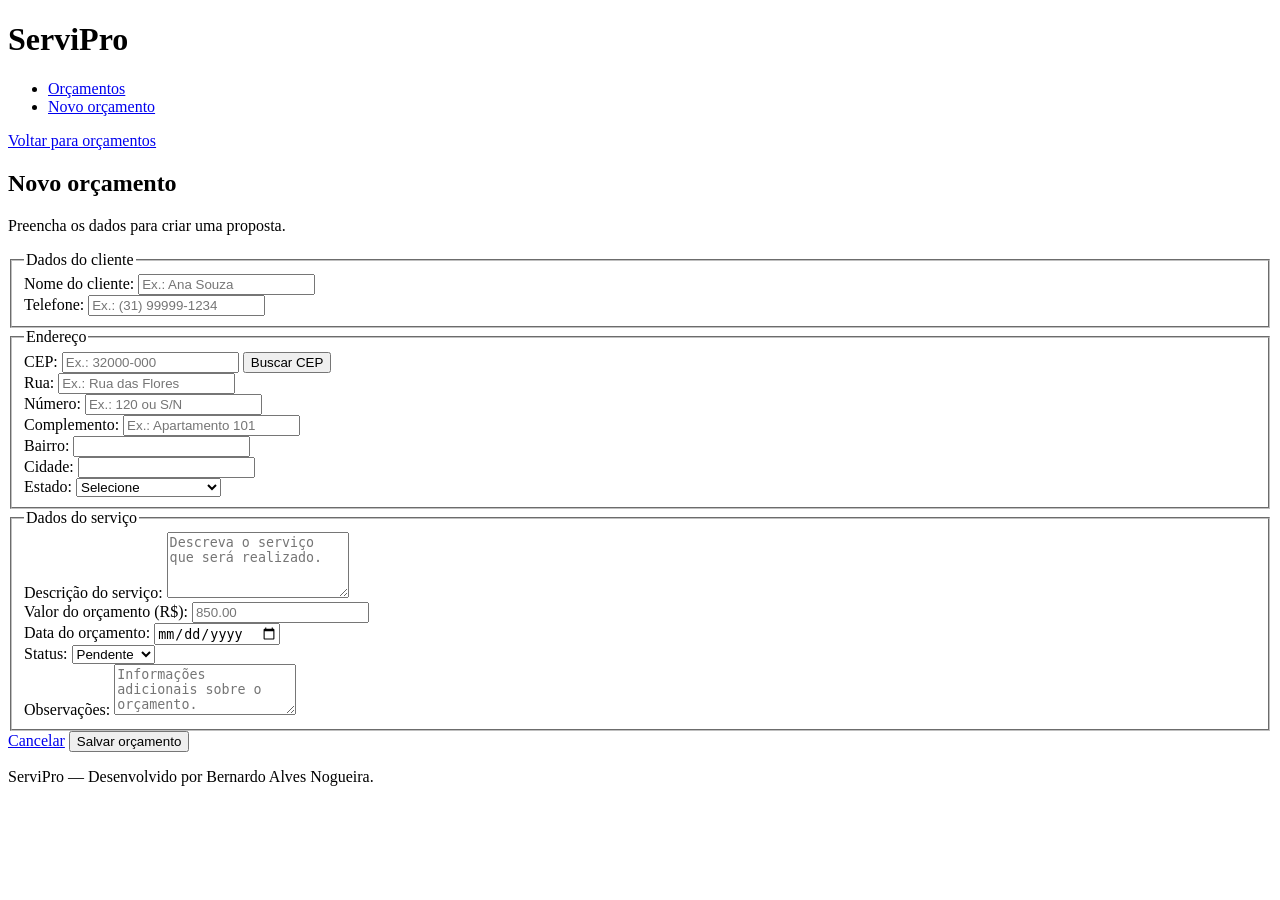
==== pages/cadastro.html @ e7c04f45 "feat: adiciona formulario de cadastro de orcamentos" ====
<!DOCTYPE html>
<html lang="pt-BR">
<head>
    <meta charset="UTF-8">
    <meta name="viewport" content="width=device-width, initial-scale=1.0">
    <title>ServiPro — Novo orçamento</title>
</head>
<body>
    <header>
        <h1>ServiPro</h1>

        <nav aria-label="Navegação principal">
            <ul>
                <li><a href="../index.html">Orçamentos</a></li>
                <li><a href="cadastro.html" aria-current="page">Novo orçamento</a></li>
            </ul>
        </nav>
    </header>

    <main>
        <a href="../index.html">Voltar para orçamentos</a>

        <section aria-labelledby="titulo-cadastro">
            <h2 id="titulo-cadastro">Novo orçamento</h2>
            <p>Preencha os dados para criar uma proposta.</p>

            <form>
                <fieldset>
                    <legend>Dados do cliente</legend>

                    <div>
                        <label for="cliente">Nome do cliente:</label>
                        <input
                            type="text"
                            id="cliente"
                            name="cliente"
                            placeholder="Ex.: Ana Souza"
                            required
                        >
                    </div>

                    <div>
                        <label for="telefone">Telefone:</label>
                        <input
                            type="tel"
                            id="telefone"
                            name="telefone"
                            placeholder="Ex.: (31) 99999-1234"
                            required
                        >
                    </div>
                </fieldset>

                <fieldset>
                    <legend>Endereço</legend>

                    <div>
                        <label for="cep">CEP:</label>
                        <input
                            type="text"
                            id="cep"
                            name="cep"
                            inputmode="numeric"
                            maxlength="9"
                            placeholder="Ex.: 32000-000"
                            required
                        >
                        <button type="button">Buscar CEP</button>
                    </div>

                    <div>
                        <label for="rua">Rua:</label>
                        <input
                            type="text"
                            id="rua"
                            name="rua"
                            placeholder="Ex.: Rua das Flores"
                            required
                        >
                    </div>

                    <div>
                        <label for="numero">Número:</label>
                        <input
                            type="text"
                            id="numero"
                            name="numero"
                            placeholder="Ex.: 120 ou S/N"
                            required
                        >
                    </div>

                    <div>
                        <label for="complemento">Complemento:</label>
                        <input
                            type="text"
                            id="complemento"
                            name="complemento"
                            placeholder="Ex.: Apartamento 101"
                        >
                    </div>

                    <div>
                        <label for="bairro">Bairro:</label>
                        <input type="text" id="bairro" name="bairro" required>
                    </div>

                    <div>
                        <label for="cidade">Cidade:</label>
                        <input type="text" id="cidade" name="cidade" required>
                    </div>

                    <div>
                        <label for="estado">Estado:</label>
                        <select id="estado" name="estado" required>
                            <option value="">Selecione</option>
                            <option value="AC">Acre</option>
                            <option value="AL">Alagoas</option>
                            <option value="AP">Amapá</option>
                            <option value="AM">Amazonas</option>
                            <option value="BA">Bahia</option>
                            <option value="CE">Ceará</option>
                            <option value="DF">Distrito Federal</option>
                            <option value="ES">Espírito Santo</option>
                            <option value="GO">Goiás</option>
                            <option value="MA">Maranhão</option>
                            <option value="MT">Mato Grosso</option>
                            <option value="MS">Mato Grosso do Sul</option>
                            <option value="MG">Minas Gerais</option>
                            <option value="PA">Pará</option>
                            <option value="PB">Paraíba</option>
                            <option value="PR">Paraná</option>
                            <option value="PE">Pernambuco</option>
                            <option value="PI">Piauí</option>
                            <option value="RJ">Rio de Janeiro</option>
                            <option value="RN">Rio Grande do Norte</option>
                            <option value="RS">Rio Grande do Sul</option>
                            <option value="RO">Rondônia</option>
                            <option value="RR">Roraima</option>
                            <option value="SC">Santa Catarina</option>
                            <option value="SP">São Paulo</option>
                            <option value="SE">Sergipe</option>
                            <option value="TO">Tocantins</option>
                        </select>
                    </div>
                </fieldset>

                <fieldset>
                    <legend>Dados do serviço</legend>

                    <div>
                        <label for="descricao">Descrição do serviço:</label>
                        <textarea
                            id="descricao"
                            name="descricao"
                            rows="4"
                            placeholder="Descreva o serviço que será realizado."
                            required
                        ></textarea>
                    </div>

                    <div>
                        <label for="valor">Valor do orçamento (R$):</label>
                        <input
                            type="number"
                            id="valor"
                            name="valor"
                            min="0"
                            step="0.01"
                            placeholder="850.00"
                            required
                        >
                    </div>

                    <div>
                        <label for="data">Data do orçamento:</label>
                        <input type="date" id="data" name="data" required>
                    </div>

                    <div>
                        <label for="status">Status:</label>
                        <select id="status" name="status" required>
                            <option value="pendente">Pendente</option>
                            <option value="aprovado">Aprovado</option>
                            <option value="recusado">Recusado</option>
                        </select>
                    </div>

                    <div>
                        <label for="observacoes">Observações:</label>
                        <textarea
                            id="observacoes"
                            name="observacoes"
                            rows="3"
                            placeholder="Informações adicionais sobre o orçamento."
                        ></textarea>
                    </div>
                </fieldset>

                <a href="../index.html">Cancelar</a>
                <button type="button">Salvar orçamento</button>
            </form>
        </section>
    </main>

    <footer>
        <p>ServiPro — Desenvolvido por Bernardo Alves Nogueira.</p>
    </footer>
</body>
</html>
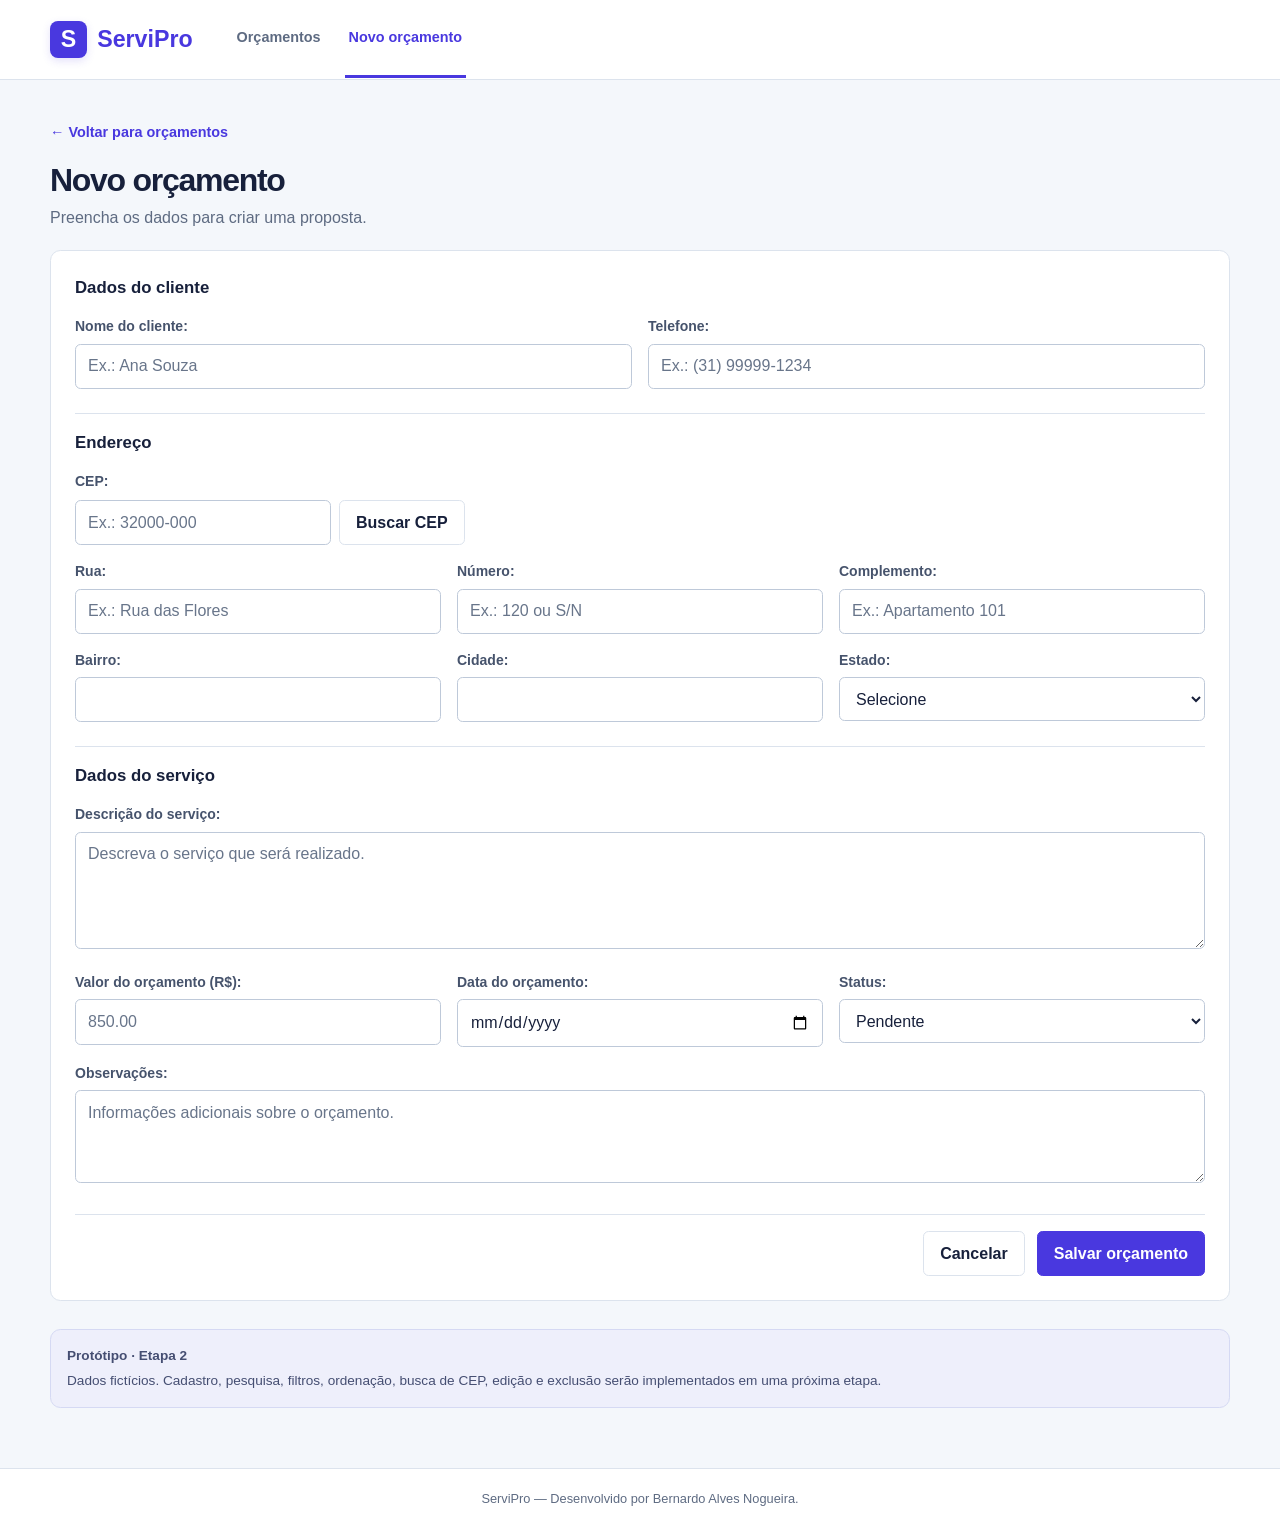
==== commit fbdd4b62: "style: define identidade visual e estiliza telas de orcamentos" ====
--- a/pages/cadastro.html
+++ b/pages/cadastro.html
@@ -4,10 +4,12 @@
     <meta charset="UTF-8">
     <meta name="viewport" content="width=device-width, initial-scale=1.0">
     <title>ServiPro — Novo orçamento</title>
+    <link rel="stylesheet" href="../assets/css/style.css">
 </head>
 <body>
+    <a class="skip-link" href="#conteudo">Pular para o conteúdo</a>
     <header>
-        <h1>ServiPro</h1>
+        <h1><a class="brand" href="../index.html"><span aria-hidden="true">S</span>ServiPro</a></h1>
 
         <nav aria-label="Navegação principal">
             <ul>
@@ -17,14 +19,14 @@
         </nav>
     </header>
 
-    <main>
-        <a href="../index.html">Voltar para orçamentos</a>
+    <main id="conteudo">
+        <a class="back-link" href="../index.html">← Voltar para orçamentos</a>
 
         <section aria-labelledby="titulo-cadastro">
             <h2 id="titulo-cadastro">Novo orçamento</h2>
             <p>Preencha os dados para criar uma proposta.</p>
 
-            <form>
+            <form class="budget-form" aria-describedby="aviso-prototipo">
                 <fieldset>
                     <legend>Dados do cliente</legend>
 
@@ -54,7 +56,7 @@
                 <fieldset>
                     <legend>Endereço</legend>
 
-                    <div>
+                    <div class="cep-field">
                         <label for="cep">CEP:</label>
                         <input
                             type="text"
@@ -148,7 +150,7 @@
                 <fieldset>
                     <legend>Dados do serviço</legend>
 
-                    <div>
+                    <div class="full-width">
                         <label for="descricao">Descrição do serviço:</label>
                         <textarea
                             id="descricao"
@@ -186,7 +188,7 @@
                         </select>
                     </div>
 
-                    <div>
+                    <div class="full-width">
                         <label for="observacoes">Observações:</label>
                         <textarea
                             id="observacoes"
@@ -197,10 +199,11 @@
                     </div>
                 </fieldset>
 
-                <a href="../index.html">Cancelar</a>
-                <button type="button">Salvar orçamento</button>
+                <div class="form-actions"><a class="button" href="../index.html">Cancelar</a>
+                <button class="primary" type="button">Salvar orçamento</button></div>
             </form>
         </section>
+        <p class="notice" id="aviso-prototipo"><strong>Protótipo · Etapa 2</strong> Dados fictícios. Cadastro, pesquisa, filtros, ordenação, busca de CEP, edição e exclusão serão implementados em uma próxima etapa.</p>
     </main>
 
     <footer>
--- a/assets/css/style.css
+++ b/assets/css/style.css
@@ -0,0 +1,87 @@
+/* Identidade visual e Box Model compartilhados pelas três páginas. */
+:root {
+    --primary: #4938df;
+    --primary-dark: #3424b5;
+    --ink: #17203b;
+    --muted: #5e6b82;
+    --line: #dce3ed;
+    --surface: #fff;
+    --background: #f4f7fb;
+    --radius: .65rem;
+}
+* { box-sizing: border-box; }
+body { margin: 0; min-height: 100vh; display: flex; flex-direction: column; background: var(--background); color: var(--ink); font-family: "Segoe UI", Arial, sans-serif; font-size: 1rem; line-height: 1.5; }
+a { color: var(--primary); text-decoration: none; }
+a:hover { text-decoration: underline; }
+button, input, select, textarea { font: inherit; }
+button, .button { min-height: 2.75rem; display: inline-flex; align-items: center; justify-content: center; gap: .5rem; padding: .6rem 1rem; border: 1px solid var(--line); border-radius: .35rem; background: var(--surface); color: var(--ink); cursor: pointer; font-weight: 600; text-decoration: none; }
+button:hover, .button:hover { background: #eef0fc; border-color: #a7a0e7; text-decoration: none; }
+.primary { background: var(--primary); color: white; border-color: var(--primary); }
+.primary:hover { background: var(--primary-dark); color: white; }
+.danger { color: #b42332; border-color: #edbac0; }
+.danger:hover { background: #fff0f1; border-color: #b42332; }
+:focus-visible { outline: 3px solid var(--primary); outline-offset: 4px; }
+input:focus, select:focus, textarea:focus { border-color: var(--primary); }
+button:active, .button:active { transform: translateY(1px); }
+button:disabled { opacity: .55; cursor: not-allowed; }
+.skip-link { position: absolute; top: -6rem; left: 1rem; padding: .8rem; background: white; z-index: 10; }
+.skip-link:focus { top: 1rem; }
+body > header { display: flex; align-items: center; gap: 2.5rem; padding: 0 max(1.5rem, calc((100% - 1180px) / 2)); background: var(--surface); border-bottom: 1px solid var(--line); min-height: 5rem; }
+h1 { margin: 0; font-size: 1.45rem; }
+.brand { display: inline-flex; gap: .65rem; align-items: center; font-weight: 800; }
+.brand span { display: grid; place-items: center; width: 2.3rem; height: 2.3rem; border-radius: .5rem; color: white; background: var(--primary); box-shadow: 0 3px 8px #4938df26; }
+nav ul { display: flex; gap: 1.25rem; list-style: none; margin: 0; padding: 0; }
+nav a { display: block; padding: 1.65rem .25rem; color: var(--muted); border-bottom: 3px solid transparent; font-size: .9rem; font-weight: 600; }
+nav a[aria-current="page"] { color: var(--primary); border-color: var(--primary); }
+main { width: min(1180px, calc(100% - 3rem)); margin: 2.5rem auto; flex: 1; }
+h2 { font-size: clamp(1.6rem, 3vw, 2rem); line-height: 1.25; margin: 0 0 .4rem; letter-spacing: -.04em; }
+h3 { font-size: 1.05rem; margin: 0 0 1rem; }
+p { margin: .4rem 0 1.25rem; }
+h2 + p, dt, caption { color: var(--muted); }
+.back-link { display: inline-block; margin-bottom: 1rem; font-size: .9rem; font-weight: 600; }
+.new-budget { margin: .5rem 0 1.5rem; }
+section[aria-labelledby="titulo-resumo"] > dl { display: grid; grid-template-columns: repeat(4, minmax(0, 1fr)); gap: 1rem; }
+dl { margin: 0; }
+dd { margin: .3rem 0 0; font-weight: 600; overflow-wrap: anywhere; }
+dt { font-size: .85rem; }
+main > section > section[aria-labelledby="titulo-resumo"] > dl > div { padding: 1.3rem; background: white; border: 1px solid var(--line); border-radius: var(--radius); }
+main > section > section[aria-labelledby="titulo-resumo"] dd { font-size: 1.7rem; }
+section[aria-labelledby="titulo-pesquisa"] { margin: 1.75rem 0; }
+section[aria-labelledby="titulo-pesquisa"] form { display: grid; grid-template-columns: minmax(0, 2fr) repeat(2, minmax(0, 1fr)) auto; gap: 1rem; align-items: end; }
+label { display: block; margin-bottom: .4rem; font-size: .875rem; font-weight: 600; color: #46536c; }
+input, select, textarea { width: 100%; min-width: 0; min-height: 2.75rem; border: 1px solid #bec9d9; border-radius: .35rem; background: white; color: var(--ink); padding: .6rem .75rem; }
+input::placeholder, textarea::placeholder { color: #68758a; opacity: 1; }
+textarea { resize: vertical; }
+table { width: 100%; border-collapse: separate; border-spacing: 0; background: white; border: 1px solid var(--line); border-radius: var(--radius); overflow: hidden; text-align: left; font-size: .875rem; }
+caption { text-align: left; padding: 0 0 .75rem; font-size: .85rem; }
+th, td { padding: 1.1rem .8rem; border-bottom: 1px solid var(--line); }
+thead { background: #f8f9fc; color: #46536c; }
+tbody th { font-weight: 600; }
+tbody tr:last-child > * { border-bottom: 0; }
+tbody tr:hover { background: #fafaff; }
+td:last-child { white-space: nowrap; }
+td button { padding: .4rem .5rem; font-size: .8rem; margin-left: .3rem; }
+.badge { display: inline-flex; align-items: center; padding: .3rem .7rem; border-radius: 2rem; font-size: .8rem; font-weight: 700; white-space: nowrap; }
+.badge::before { content: ""; width: .45rem; height: .45rem; margin-right: .4rem; border-radius: 50%; background: currentColor; }
+.pending { background: #fff0c8; color: #85500b; }
+.approved { background: #dcf8e7; color: #16663d; }
+.rejected { background: #ffe2e5; color: #aa2435; }
+.budget-form { padding: 1.5rem; border: 1px solid var(--line); background: white; border-radius: var(--radius); }
+fieldset { min-width: 0; border: 0; border-bottom: 1px solid var(--line); padding: 1rem 0 1.5rem; margin: 0 0 1rem; display: grid; grid-template-columns: repeat(3, minmax(0, 1fr)); gap: 1rem; }
+fieldset:first-child { grid-template-columns: repeat(2, minmax(0, 1fr)); }
+legend { padding: 0; font-size: 1.05rem; font-weight: 700; }
+.full-width, .cep-field { grid-column: 1 / -1; }
+.cep-field { display: grid; grid-template-columns: minmax(0, 16rem) auto; justify-content: start; gap: .5rem; }
+.cep-field label { grid-column: 1 / -1; margin: 0; }
+.form-actions { display: flex; justify-content: flex-end; gap: .75rem; }
+article { max-width: 960px; margin-inline: auto; }
+article > header { margin-bottom: 1.5rem; }
+article > section { padding: 1.5rem; background: white; border: 1px solid var(--line); border-bottom: 0; }
+article > section:first-of-type { border-radius: var(--radius) var(--radius) 0 0; }
+article dl, article section[aria-labelledby="titulo-resumo"] > dl { display: grid; grid-template-columns: repeat(2, minmax(0, 1fr)); gap: 1.25rem; }
+article > footer { display: flex; flex-wrap: wrap; gap: .75rem; padding: 1.5rem; background: white; border: 1px solid var(--line); border-top: 0; border-radius: 0 0 var(--radius) var(--radius); align-items: center; }
+article > footer > a { margin-left: auto; padding: .6rem 1rem; }
+.notice { padding: 1rem; border: 1px solid #d5d9f3; border-radius: var(--radius); background: #eeeffb; color: #454e72; font-size: .85rem; margin-top: 1.75rem; }
+.notice strong { display: block; margin-bottom: .25rem; }
+body > footer { padding: 1.25rem 1.5rem; text-align: center; background: white; border-top: 1px solid var(--line); font-size: .8rem; color: var(--muted); }
+body > footer p { margin: 0; }
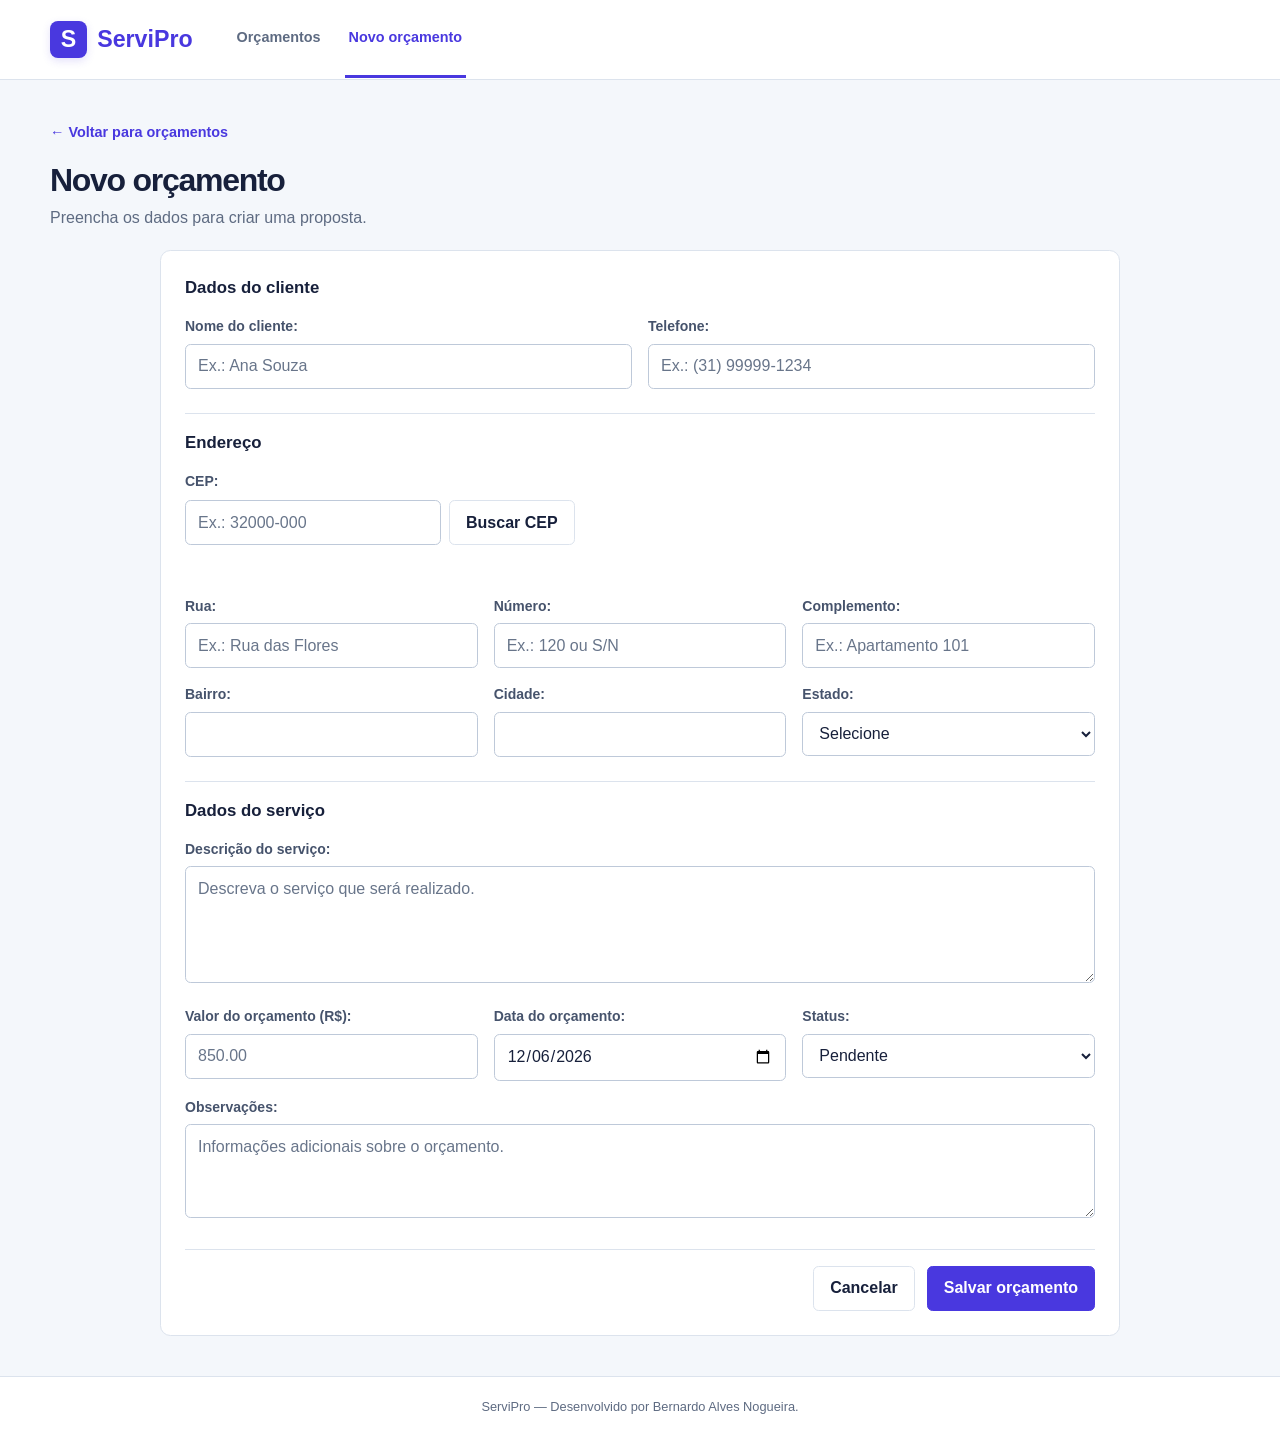
==== commit e1f51d60: "feat: implementa CRUD de orcamentos com localStorage e listagem interativa" ====
--- a/pages/cadastro.html
+++ b/pages/cadastro.html
@@ -5,6 +5,7 @@
     <meta name="viewport" content="width=device-width, initial-scale=1.0">
     <title>ServiPro — Novo orçamento</title>
     <link rel="stylesheet" href="../assets/css/style.css">
+    <script src="../assets/js/app.js" defer></script>
 </head>
 <body>
     <a class="skip-link" href="#conteudo">Pular para o conteúdo</a>
@@ -20,13 +21,15 @@
     </header>
 
     <main id="conteudo">
+        <p id="feedback" role="status" aria-live="polite" hidden></p>
+        <noscript>Ative o JavaScript para gerenciar seus or?amentos.</noscript>
         <a class="back-link" href="../index.html">← Voltar para orçamentos</a>
 
         <section aria-labelledby="titulo-cadastro">
             <h2 id="titulo-cadastro">Novo orçamento</h2>
             <p>Preencha os dados para criar uma proposta.</p>
 
-            <form class="budget-form" aria-describedby="aviso-prototipo">
+            <form class="budget-form">
                 <fieldset>
                     <legend>Dados do cliente</legend>
 
@@ -67,7 +70,7 @@
                             placeholder="Ex.: 32000-000"
                             required
                         >
-                        <button type="button">Buscar CEP</button>
+                        <button id="buscar-cep" type="button">Buscar CEP</button><p id="feedback-cep" role="status" aria-live="polite"></p>
                     </div>
 
                     <div>
@@ -200,10 +203,10 @@
                 </fieldset>
 
                 <div class="form-actions"><a class="button" href="../index.html">Cancelar</a>
-                <button class="primary" type="button">Salvar orçamento</button></div>
+                <button class="primary" type="submit">Salvar orçamento</button></div>
             </form>
         </section>
-        <p class="notice" id="aviso-prototipo"><strong>Protótipo · Etapa 2</strong> Dados fictícios. Cadastro, pesquisa, filtros, ordenação, busca de CEP, edição e exclusão serão implementados em uma próxima etapa.</p>
+
     </main>
 
     <footer>
--- a/assets/css/style.css
+++ b/assets/css/style.css
@@ -40,6 +40,8 @@
 h2 + p, dt, caption { color: var(--muted); }
 .back-link { display: inline-block; margin-bottom: 1rem; font-size: .9rem; font-weight: 600; }
 .new-budget { margin: .5rem 0 1.5rem; }
+.page-heading { display: flex; justify-content: space-between; align-items: center; gap: 1rem; margin-bottom: 1rem; }
+.budget-form { max-width: 960px; margin-inline: auto; }
 section[aria-labelledby="titulo-resumo"] > dl { display: grid; grid-template-columns: repeat(4, minmax(0, 1fr)); gap: 1rem; }
 dl { margin: 0; }
 dd { margin: .3rem 0 0; font-weight: 600; overflow-wrap: anywhere; }
@@ -85,3 +87,36 @@
 .notice strong { display: block; margin-bottom: .25rem; }
 body > footer { padding: 1.25rem 1.5rem; text-align: center; background: white; border-top: 1px solid var(--line); font-size: .8rem; color: var(--muted); }
 body > footer p { margin: 0; }
+/* A tabela vira cartões para manter todas as informações em telas menores. */
+@media (max-width: 1000px) {
+    table, tbody, tbody tr, tbody th, tbody td { display: block; }
+    table { border: 0; overflow: visible; background: transparent; }
+    caption { display: block; }
+    thead { position: absolute; width: 1px; height: 1px; padding: 0; overflow: hidden; clip-path: inset(50%); }
+    tbody { display: grid; grid-template-columns: repeat(2, minmax(0, 1fr)); gap: 1rem; }
+    tbody tr { background: white; border: 1px solid var(--line); border-radius: var(--radius); padding: .75rem 1rem; min-width: 0; }
+    tbody tr > th, tbody tr > td { display: flex; justify-content: space-between; flex-wrap: wrap; gap: .5rem; padding: .6rem 0; border-bottom: 1px solid var(--line); }
+    tbody tr > :last-child { justify-content: flex-start; border: 0; white-space: normal; align-items: center; }
+    [data-label]::before { content: attr(data-label); font-size: .8rem; font-weight: 600; color: var(--muted); }
+    td:last-child::before { flex-basis: 100%; }
+    section[aria-labelledby="titulo-pesquisa"] form { grid-template-columns: repeat(2, minmax(0, 1fr)); }
+}
+@media (max-width: 600px) {
+    .page-heading { flex-direction: column; align-items: stretch; gap: 0; }
+    body > header { padding: 1rem 1rem 0; flex-direction: column; gap: .5rem; align-items: flex-start; }
+    nav { width: 100%; }
+    nav ul { gap: 1rem; }
+    nav a { padding: .75rem .25rem; }
+    main { width: calc(100% - 2rem); margin: 1.5rem auto; }
+    section[aria-labelledby="titulo-resumo"] > dl { grid-template-columns: repeat(2, minmax(0, 1fr)); gap: .75rem; }
+    main > section > section[aria-labelledby="titulo-resumo"] > dl > div { padding: 1rem; }
+    tbody, section[aria-labelledby="titulo-pesquisa"] form, fieldset, fieldset:first-child, article dl, article section[aria-labelledby="titulo-resumo"] > dl { grid-template-columns: minmax(0, 1fr); }
+    .budget-form, article > section, article > footer { padding: 1rem; }
+    .cep-field { grid-template-columns: minmax(0, 1fr); }
+    .form-actions { flex-direction: column-reverse; }
+    article > footer { align-items: stretch; flex-direction: column; }
+    article > footer > a { margin: 0; text-align: center; }
+}
+@media (prefers-reduced-motion: reduce) {
+    button:active, .button:active { transform: none; }
+}
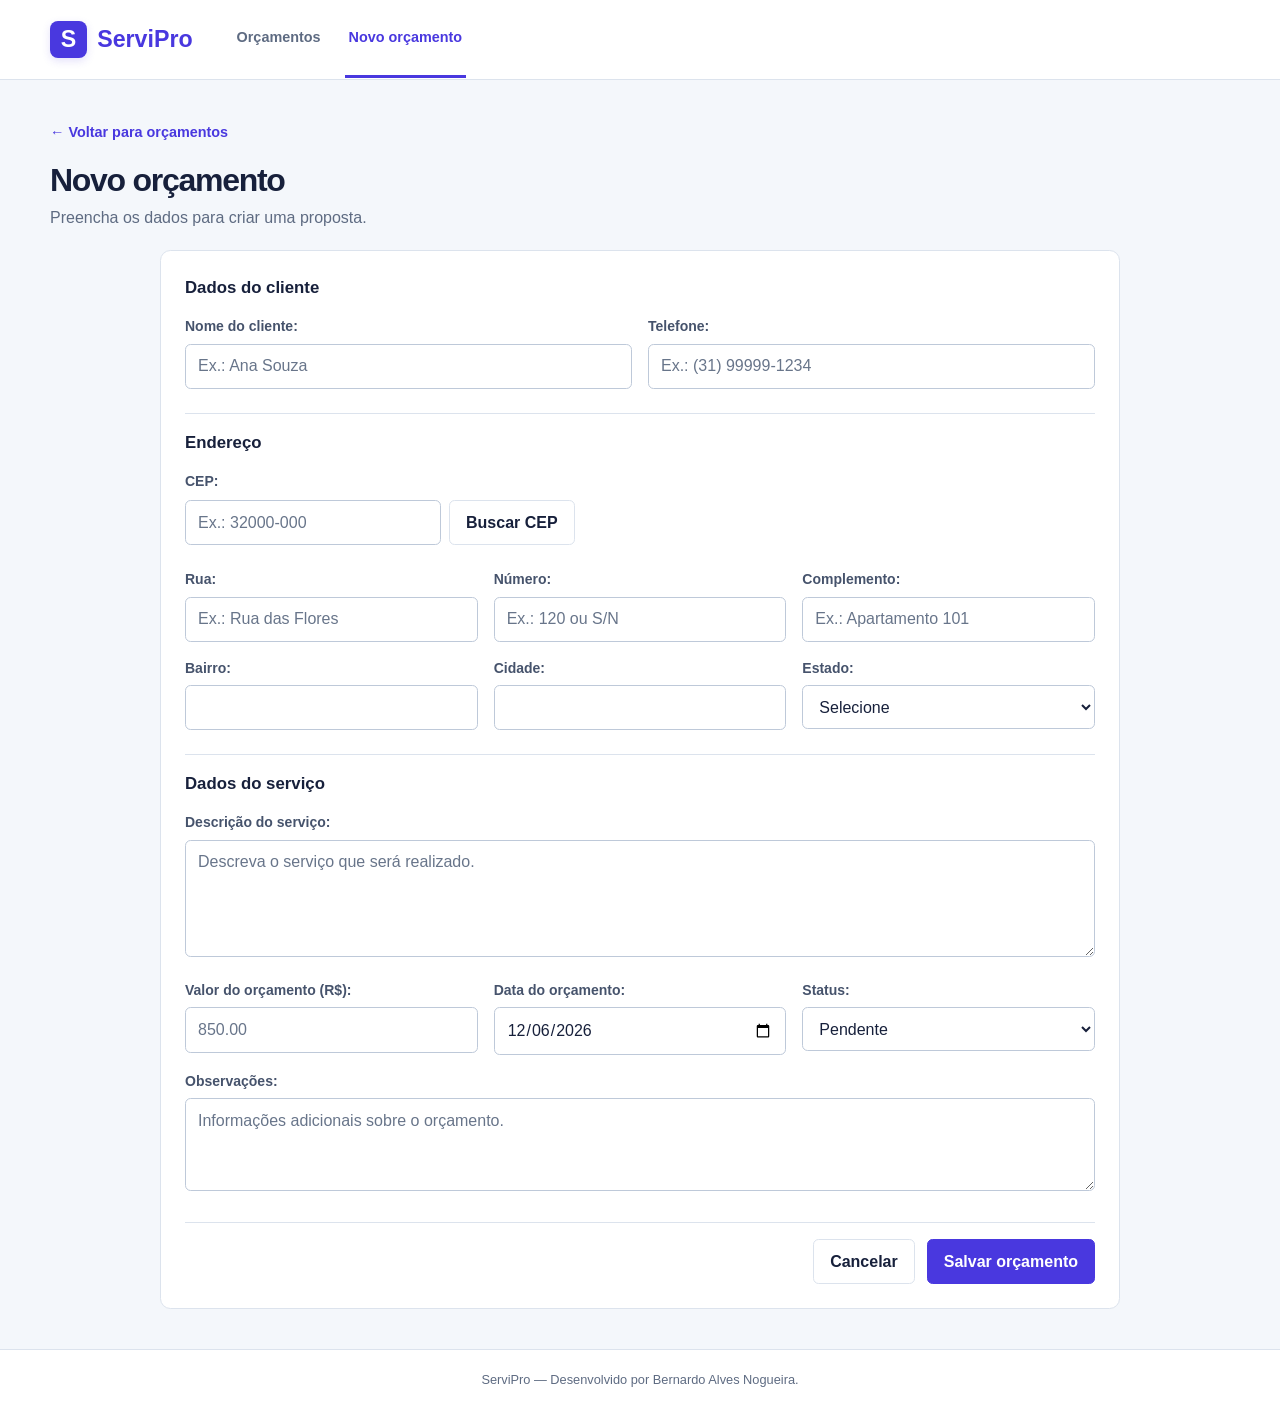
==== commit bb879c96: "docs: documenta etapa 3 e roteiro de verificacao" ====
--- a/pages/cadastro.html
+++ b/pages/cadastro.html
@@ -22,7 +22,7 @@
 
     <main id="conteudo">
         <p id="feedback" role="status" aria-live="polite" hidden></p>
-        <noscript>Ative o JavaScript para gerenciar seus or?amentos.</noscript>
+        <noscript>Ative o JavaScript para gerenciar seus orçamentos.</noscript>
         <a class="back-link" href="../index.html">← Voltar para orçamentos</a>
 
         <section aria-labelledby="titulo-cadastro">
@@ -213,4 +213,4 @@
         <p>ServiPro — Desenvolvido por Bernardo Alves Nogueira.</p>
     </footer>
 </body>
-</html>+</html>
--- a/assets/css/style.css
+++ b/assets/css/style.css
@@ -85,6 +85,10 @@
 article > footer > a { margin-left: auto; padding: .6rem 1rem; }
 .notice { padding: 1rem; border: 1px solid #d5d9f3; border-radius: var(--radius); background: #eeeffb; color: #454e72; font-size: .85rem; margin-top: 1.75rem; }
 .notice strong { display: block; margin-bottom: .25rem; }
+.error { border-color: #edbac0; background: #fff0f1; color: #aa2435; }
+[hidden] { display: none !important; }
+dd, td { white-space: pre-wrap; overflow-wrap: anywhere; }
+#feedback-cep { grid-column: 1 / -1; margin: 0; max-width: 50rem; }
 body > footer { padding: 1.25rem 1.5rem; text-align: center; background: white; border-top: 1px solid var(--line); font-size: .8rem; color: var(--muted); }
 body > footer p { margin: 0; }
 /* A tabela vira cartões para manter todas as informações em telas menores. */
